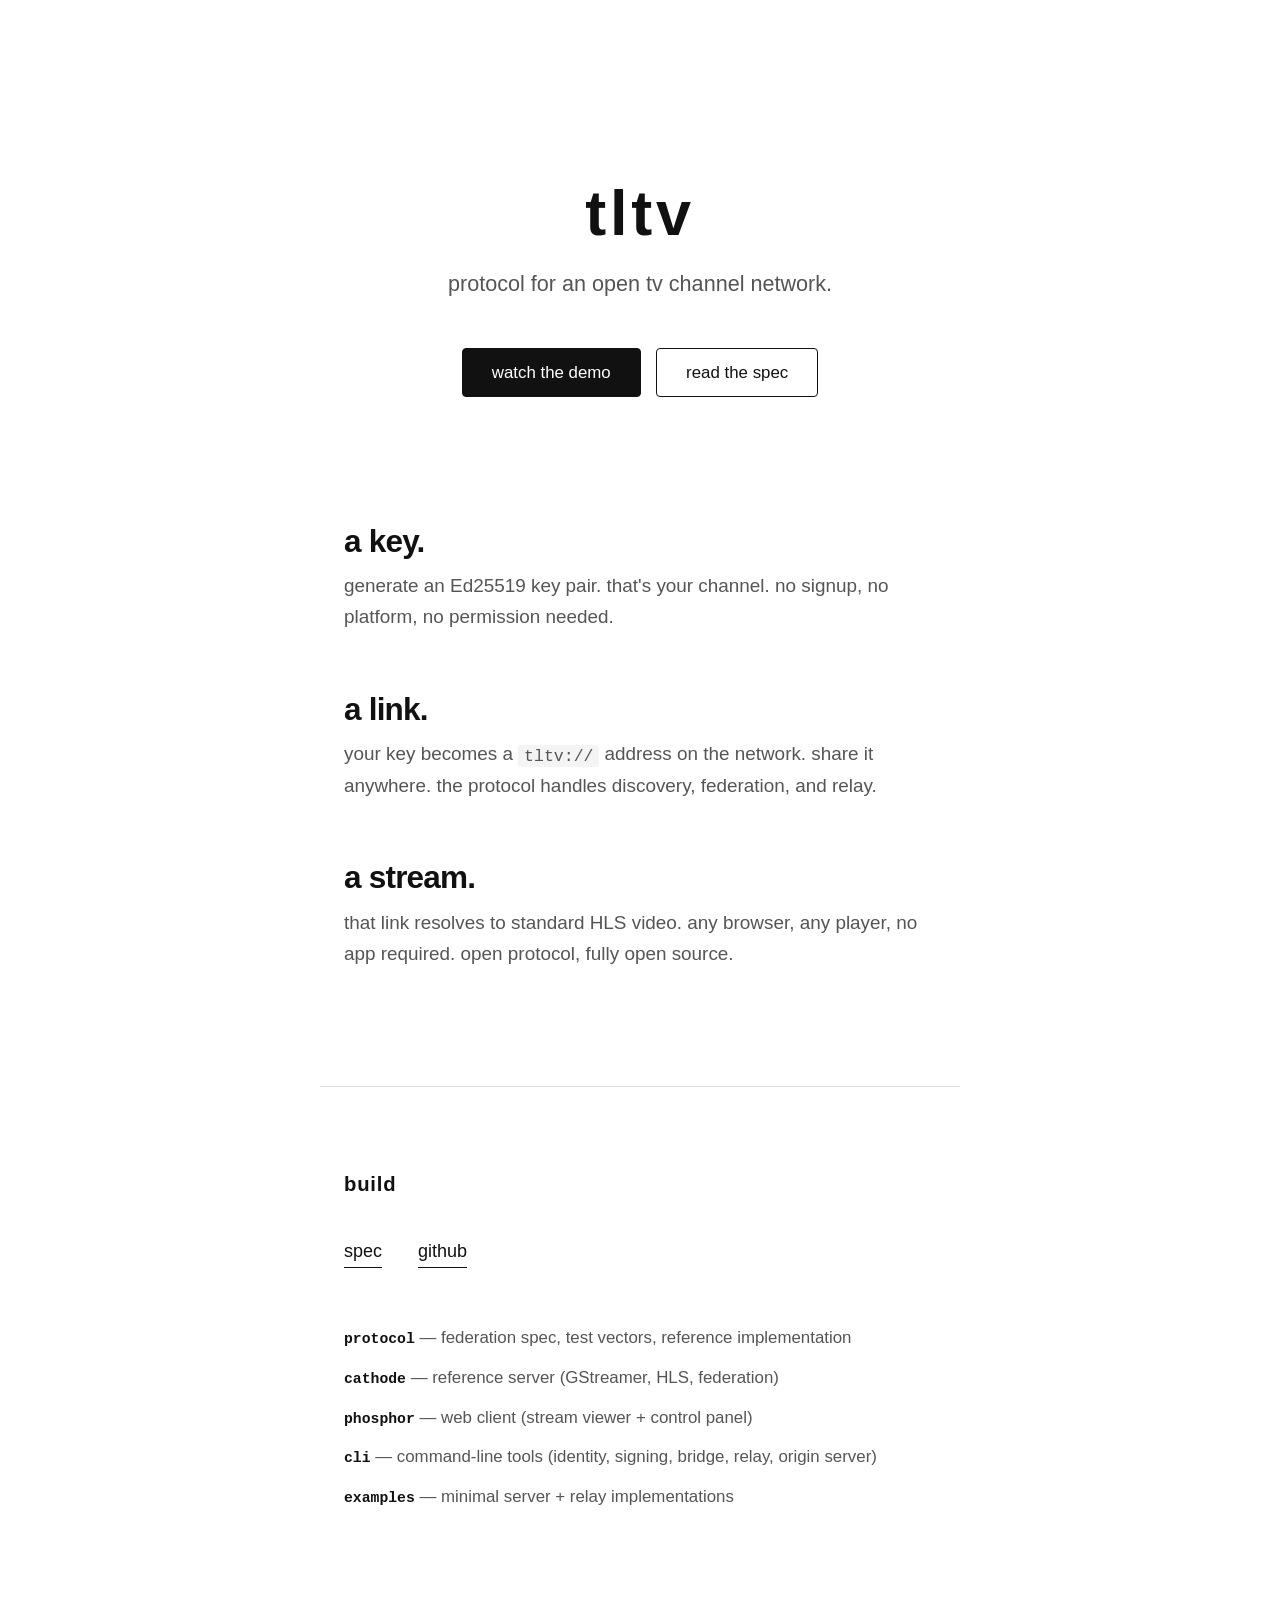
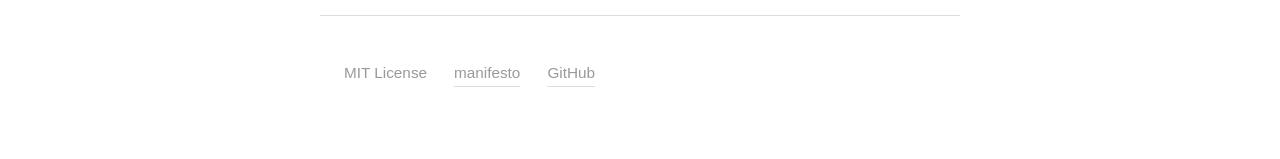
==== index.html @ 90510860 "tltv landing page" ====
<!DOCTYPE html>
<html lang="en">
<head>
  <meta charset="utf-8">
  <meta name="viewport" content="width=device-width, initial-scale=1">
  <title>tltv protocol</title>
  <meta name="description" content="a federation protocol for open television channels.">
  <meta property="og:title" content="tltv">
  <meta property="og:description" content="protocol for an open tv channel network.">
  <meta property="og:type" content="website">
  <meta property="og:url" content="https://timelooptv.org">
  <meta name="theme-color" content="#111">
  <link rel="icon" href="/favicon.svg" type="image/svg+xml">
  <link rel="canonical" href="https://timelooptv.org">
  <meta name="twitter:card" content="summary">
  <meta name="twitter:title" content="tltv">
  <meta name="twitter:description" content="protocol for an open tv channel network.">
  <script type="application/ld+json">
  {
    "@context": "https://schema.org",
    "@type": "SoftwareApplication",
    "name": "tltv",
    "alternateName": "Time Loop TV",
    "description": "a federation protocol for open television channels.",
    "url": "https://timelooptv.org",
    "applicationCategory": "MultimediaApplication",
    "license": "https://opensource.org/licenses/MIT",
    "codeRepository": "https://github.com/tltv-org",
    "author": {
      "@type": "Organization",
      "name": "tltv",
      "url": "https://github.com/tltv-org"
    }
  }
  </script>
  <link rel="stylesheet" href="style.css">
</head>
<body>

  <header class="hero">
    <h1>tltv</h1>
    <p class="tagline">protocol for an open tv channel network.</p>
    <div class="hero-actions">
      <a class="btn btn-primary" href="https://demo.timelooptv.org">watch the demo</a>
      <a class="btn btn-secondary" href="https://spec.timelooptv.org">read the spec</a>
    </div>
  </header>

  <main>
    <section class="story">
      <div class="step">
        <h2>a key.</h2>
        <p>generate an Ed25519 key pair. that's your channel.
           no signup, no platform, no permission needed.</p>
      </div>
      <div class="step">
        <h2>a link.</h2>
        <p>your key becomes a <code>tltv://</code> address on the network.
           share it anywhere. the protocol handles discovery,
           federation, and relay.</p>
      </div>
      <div class="step">
        <h2>a stream.</h2>
        <p>that link resolves to standard HLS video. any browser,
           any player, no app required. open protocol,
           fully open source.</p>
      </div>
    </section>

    <section class="build">
      <h2>build</h2>
      <div class="build-links">
        <a href="https://spec.timelooptv.org">spec</a>
        <a href="https://github.com/tltv-org">github</a>
      </div>
      <ul class="repos">
        <li><a href="https://github.com/tltv-org/protocol">protocol</a> &mdash; federation spec, test vectors, reference implementation</li>
        <li><a href="https://github.com/tltv-org/cathode">cathode</a> &mdash; reference server (GStreamer, HLS, federation)</li>
        <li><a href="https://github.com/tltv-org/phosphor">phosphor</a> &mdash; web client (stream viewer + control panel)</li>
        <li><a href="https://github.com/tltv-org/cli">cli</a> &mdash; command-line tools (identity, signing, bridge, relay, origin server)</li>
        <li><a href="https://github.com/tltv-org/examples">examples</a> &mdash; minimal server + relay implementations</li>
      </ul>
    </section>
  </main>

  <footer>
    <span>MIT License</span>
    <a href="manifesto.html">manifesto</a>
    <a href="https://github.com/tltv-org">GitHub</a>
  </footer>

</body>
</html>
---- style.css ----
*,
*::before,
*::after {
  margin: 0;
  padding: 0;
  box-sizing: border-box;
}

:root {
  --text: #111;
  --text-muted: #555;
  --text-faint: #999;
  --bg: #fff;
  --rule: #ddd;
  --code-bg: #f4f4f4;
  --content: 640px;
  --gutter: 24px;
  --mono: "SFMono-Regular", Consolas, "Liberation Mono", Menlo, monospace;
}

html {
  font-size: 112.5%;
  -webkit-text-size-adjust: 100%;
}

body {
  font-family: -apple-system, BlinkMacSystemFont, "Segoe UI", Roboto,
    "Helvetica Neue", Arial, sans-serif;
  line-height: 1.6;
  color: var(--text);
  background: var(--bg);
  -webkit-font-smoothing: antialiased;
  -moz-osx-font-smoothing: grayscale;
}

a {
  color: inherit;
}

code {
  font-family: var(--mono);
  font-size: 0.875em;
  background: var(--code-bg);
  padding: 0.1em 0.35em;
  border-radius: 3px;
}


.hero {
  padding: 10rem var(--gutter) 7rem;
  text-align: center;
}

.hero h1 {
  font-size: 3.5rem;
  font-weight: 700;
  letter-spacing: 0.06em;
  line-height: 1.05;
}

.tagline {
  margin-top: 1.25rem;
  font-size: 1.2rem;
  font-weight: 400;
  color: var(--text-muted);
  line-height: 1.4;
}

.hero-actions {
  margin-top: 2.75rem;
  display: flex;
  justify-content: center;
  gap: 0.875rem;
  flex-wrap: wrap;
}


.btn {
  display: inline-block;
  padding: 0.7rem 1.6rem;
  font: inherit;
  font-size: 0.9375rem;
  font-weight: 500;
  line-height: 1.25;
  text-decoration: none;
  border: 1.5px solid var(--text);
  border-radius: 4px;
}

.btn-primary {
  background: var(--text);
  color: var(--bg);
}

.btn-secondary {
  background: transparent;
  color: var(--text);
}


.story {
  max-width: var(--content);
  margin: 0 auto;
  padding: 0 var(--gutter) 6.5rem;
}

.step + .step {
  margin-top: 3.25rem;
}

.step h2 {
  font-size: 1.75rem;
  font-weight: 700;
  letter-spacing: -0.025em;
  line-height: 1.15;
}

.step p {
  margin-top: 0.625rem;
  font-size: 1.05rem;
  color: var(--text-muted);
  line-height: 1.65;
  max-width: 34em;
}


.build {
  max-width: var(--content);
  margin: 0 auto;
  padding: 4.5rem var(--gutter) 5.5rem;
  border-top: 1px solid var(--rule);
}

.build h2 {
  font-size: 1.125rem;
  font-weight: 700;
  letter-spacing: 0.04em;
  margin-bottom: 2rem;
}

.build-links {
  display: flex;
  gap: 2rem;
  margin-bottom: 2.75rem;
}

.build-links a {
  font-weight: 500;
  text-decoration: none;
  padding-bottom: 2px;
  border-bottom: 1.5px solid var(--text);
}

.repos {
  list-style: none;
}

.repos li {
  padding: 0.4rem 0;
  font-size: 0.9375rem;
  color: var(--text-muted);
  line-height: 1.5;
}

.repos li a {
  font-weight: 600;
  text-decoration: none;
  color: var(--text);
  font-family: var(--mono);
  font-size: 0.875em;
}


footer {
  max-width: var(--content);
  margin: 0 auto;
  padding: 2.5rem var(--gutter) 4rem;
  border-top: 1px solid var(--rule);
  font-size: 0.85rem;
  color: var(--text-faint);
  display: flex;
  gap: 1.5rem;
  flex-wrap: wrap;
}

footer a {
  color: var(--text-faint);
  text-decoration: none;
  border-bottom: 1px solid var(--rule);
}


.hero-compact {
  padding: 6rem var(--gutter) 4rem;
}

.hero-compact .tagline {
  font-size: 1.05rem;
}

.closing {
  list-style: none;
  margin-top: 2rem;
  padding-top: 0;
}

.home-link {
  text-decoration: none;
  color: inherit;
}

.prose {
  max-width: var(--content);
  margin: 0 auto;
  padding: 0 var(--gutter) 4.5rem;
}

.prose p {
  font-size: 1.05rem;
  color: var(--text-muted);
  line-height: 1.7;
  max-width: 34em;
}

.prose p + p {
  margin-top: 1.25rem;
}

.freedoms,
.mission {
  max-width: var(--content);
  margin: 0 auto;
  padding: 4rem var(--gutter) 4.5rem;
  border-top: 1px solid var(--rule);
}

.freedoms h2,
.mission h2 {
  font-size: 1.125rem;
  font-weight: 700;
  letter-spacing: 0.04em;
  margin-bottom: 2rem;
}

.mission-intro {
  font-size: 0.9375rem;
  color: var(--text-muted);
  line-height: 1.65;
  margin-bottom: 2rem;
  max-width: 34em;
}

.tenets {
  list-style: none;
}

.tenets li {
  padding: 0.5rem 0;
  font-size: 0.9375rem;
  color: var(--text-muted);
  line-height: 1.65;
  max-width: 34em;
}

.tenets li + li {
  margin-top: 1rem;
}

.tenets li strong {
  color: var(--text);
}


@media (prefers-color-scheme: dark) {
  :root {
    --text: #fff;
    --text-muted: #999;
    --text-faint: #666;
    --bg: #000;
    --rule: #333;
    --code-bg: #111;
  }
}

@media (max-width: 680px) {
  html {
    font-size: 100%;
  }

  .hero {
    padding: 6rem var(--gutter) 4.5rem;
  }

  .hero h1 {
    font-size: 2.5rem;
  }

  .tagline {
    font-size: 1.075rem;
  }

  .story {
    padding-bottom: 4.5rem;
  }

  .step + .step {
    margin-top: 2.5rem;
  }

  .step h2 {
    font-size: 1.5rem;
  }

  .build {
    padding: 3.25rem var(--gutter) 3.5rem;
  }

  footer {
    padding: 2rem var(--gutter) 2.5rem;
  }

  .hero-compact {
    padding: 4rem var(--gutter) 3rem;
  }

  .prose {
    padding-bottom: 3.25rem;
  }

  .freedoms,
  .mission {
    padding: 3rem var(--gutter) 3.25rem;
  }
}

@media (max-width: 400px) {
  .hero h1 {
    font-size: 2rem;
  }

  .hero-actions {
    flex-direction: column;
    align-items: stretch;
  }

  .btn {
    text-align: center;
  }
}
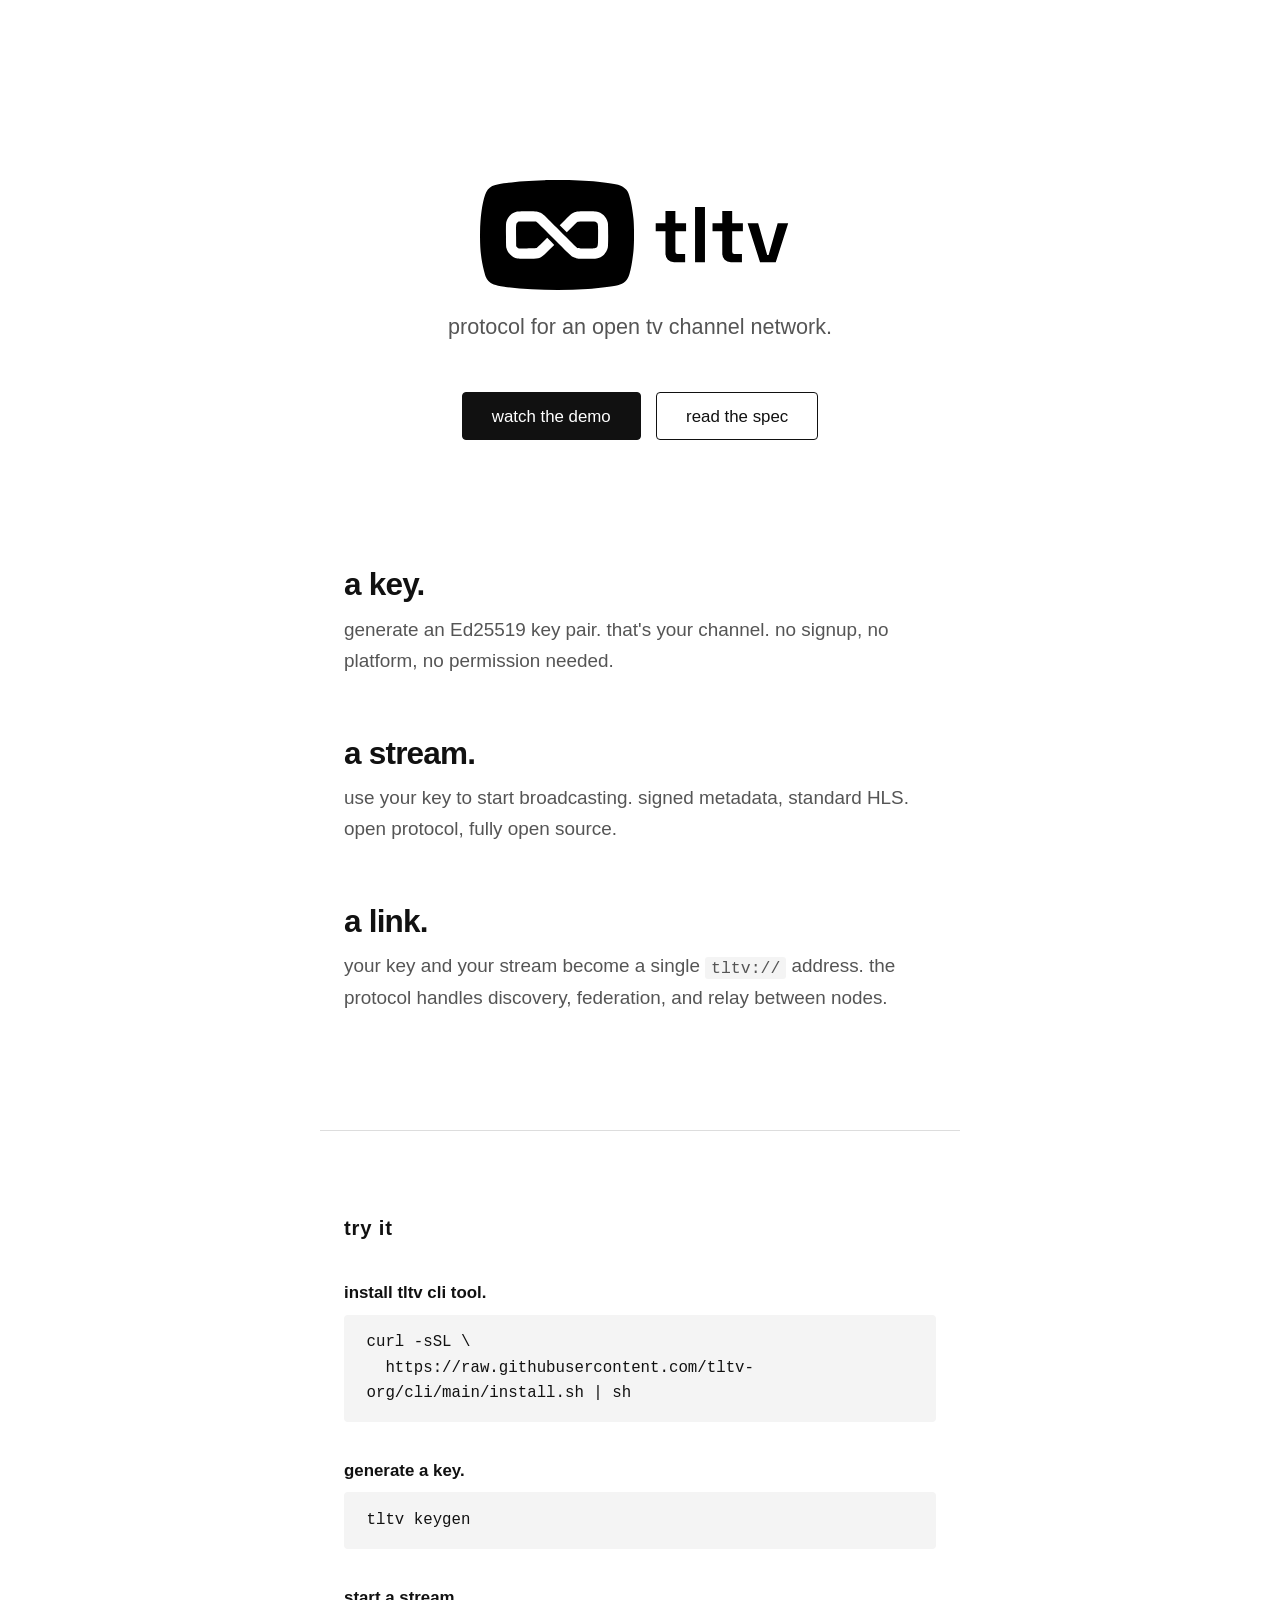
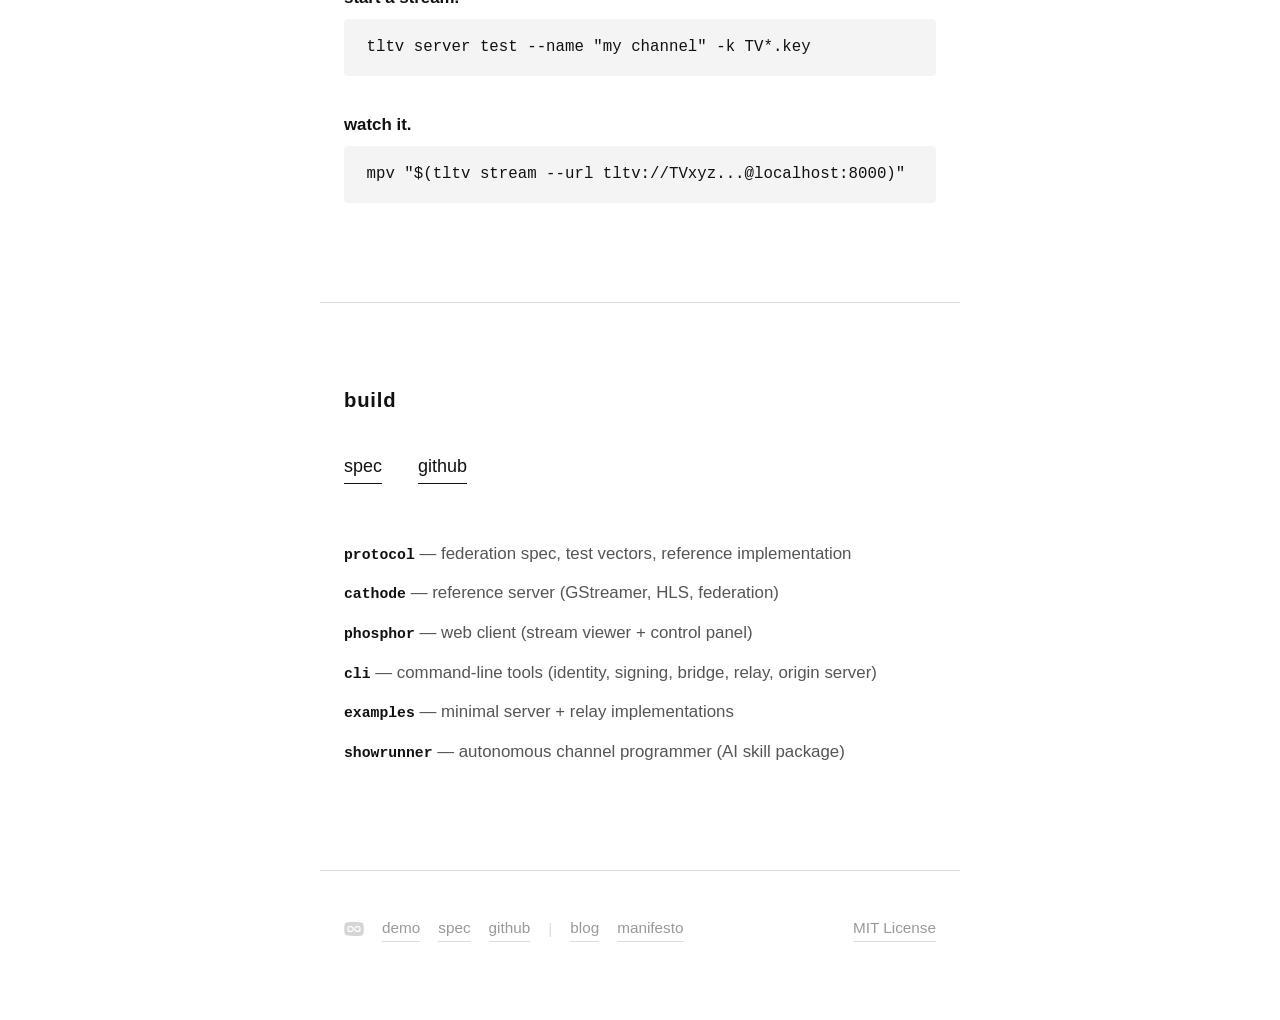
==== commit 6b65d472: "tltv landing page" ====
--- a/index.html
+++ b/index.html
@@ -3,7 +3,7 @@
 <head>
   <meta charset="utf-8">
   <meta name="viewport" content="width=device-width, initial-scale=1">
-  <title>tltv protocol</title>
+  <title>tltv</title>
   <meta name="description" content="a federation protocol for open television channels.">
   <meta property="og:title" content="tltv">
   <meta property="og:description" content="protocol for an open tv channel network.">
@@ -12,9 +12,11 @@
   <meta name="theme-color" content="#111">
   <link rel="icon" href="/favicon.svg" type="image/svg+xml">
   <link rel="canonical" href="https://timelooptv.org">
-  <meta name="twitter:card" content="summary">
+  <meta name="twitter:card" content="summary_large_image">
   <meta name="twitter:title" content="tltv">
   <meta name="twitter:description" content="protocol for an open tv channel network.">
+  <meta property="og:image" content="https://timelooptv.org/og-image.png">
+  <meta name="twitter:image" content="https://timelooptv.org/og-image.png">
   <script type="application/ld+json">
   {
     "@context": "https://schema.org",
@@ -38,7 +40,7 @@
 <body>
 
   <header class="hero">
-    <h1>tltv</h1>
+    <h1><img src="tltv-lockup.svg" alt="tltv" class="hero-logo"></h1>
     <p class="tagline">protocol for an open tv channel network.</p>
     <div class="hero-actions">
       <a class="btn btn-primary" href="https://demo.timelooptv.org">watch the demo</a>
@@ -54,16 +56,36 @@
            no signup, no platform, no permission needed.</p>
       </div>
       <div class="step">
-        <h2>a link.</h2>
-        <p>your key becomes a <code>tltv://</code> address on the network.
-           share it anywhere. the protocol handles discovery,
-           federation, and relay.</p>
+        <h2>a stream.</h2>
+        <p>use your key to start broadcasting. signed metadata,
+           standard HLS. open protocol, fully open source.</p>
       </div>
       <div class="step">
-        <h2>a stream.</h2>
-        <p>that link resolves to standard HLS video. any browser,
-           any player, no app required. open protocol,
-           fully open source.</p>
+        <h2>a link.</h2>
+        <p>your key and your stream become a single <code>tltv://</code> address.
+           the protocol handles discovery, federation, and relay
+           between nodes.</p>
+      </div>
+    </section>
+
+    <section class="tryit">
+      <h2>try it</h2>
+      <div class="tryit-step">
+        <h3>install tltv cli tool.</h3>
+        <pre><code>curl -sSL \
+  https://raw.githubusercontent.com/tltv-org/cli/main/install.sh | sh</code></pre>
+      </div>
+      <div class="tryit-step">
+        <h3>generate a key.</h3>
+        <pre><code>tltv keygen</code></pre>
+      </div>
+      <div class="tryit-step">
+        <h3>start a stream.</h3>
+        <pre><code>tltv server test --name "my channel" -k TV*.key</code></pre>
+      </div>
+      <div class="tryit-step">
+        <h3>watch it.</h3>
+        <pre><code>mpv "$(tltv stream --url tltv://TVxyz...@localhost:8000)"</code></pre>
       </div>
     </section>
 
@@ -79,14 +101,30 @@
         <li><a href="https://github.com/tltv-org/phosphor">phosphor</a> &mdash; web client (stream viewer + control panel)</li>
         <li><a href="https://github.com/tltv-org/cli">cli</a> &mdash; command-line tools (identity, signing, bridge, relay, origin server)</li>
         <li><a href="https://github.com/tltv-org/examples">examples</a> &mdash; minimal server + relay implementations</li>
+        <li><a href="https://github.com/tltv-org/showrunner">showrunner</a> &mdash; autonomous channel programmer (AI skill package)</li>
       </ul>
     </section>
   </main>
 
   <footer>
-    <span>MIT License</span>
-    <a href="manifesto.html">manifesto</a>
-    <a href="https://github.com/tltv-org">GitHub</a>
+    <div class="footer-left">
+      <a href="/" class="footer-mark" aria-label="home">
+        <svg xmlns="http://www.w3.org/2000/svg" viewBox="0 0 491.322 349.774" width="20" height="14">
+          <g transform="translate(-0.177,349.812) scale(0.1,-0.1)" fill="currentColor" stroke="none">
+            <path d="M2050 3493 c-881 -31 -1492 -102 -1671 -194 -95 -48 -171 -145 -214 -272 -98 -292 -154 -705 -162 -1192 -8 -497 27 -842 127 -1233 48 -187 74 -246 140 -316 96 -102 195 -137 505 -181 756 -105 1734 -133 2665 -75 330 21 800 78 959 117 195 47 311 159 370 358 52 179 98 442 128 735 24 242 24 784 0 1030 -40 397 -116 746 -191 874 -34 58 -117 133 -179 161 -243 111 -1187 198 -2092 193 -170 -1 -344 -3 -385 -5z m-246 -993 c33 -5 92 -25 132 -44 68 -32 101 -64 609 -571 296 -295 547 -543 559 -550 17 -11 80 -15 299 -15 392 -2 361 -37 365 410 3 365 0 389 -57 427 -33 23 -39 23 -303 23 -177 0 -277 -4 -291 -11 -12 -6 -95 -84 -185 -172 l-162 -162 -113 113 -112 112 170 170 c178 178 221 211 320 250 57 22 75 24 326 28 170 2 293 0 340 -7 193 -30 343 -175 378 -365 14 -76 15 -704 1 -777 -15 -79 -67 -177 -124 -235 -58 -57 -156 -109 -235 -124 -70 -13 -552 -13 -622 0 -30 5 -85 26 -124 45 -64 31 -111 75 -580 545 -280 282 -532 529 -558 551 l-49 39 -278 0 -278 0 -30 -25 c-52 -43 -53 -53 -50 -424 l3 -343 37 -34 c22 -20 49 -35 65 -35 100 -6 532 5 548 13 11 6 92 82 180 169 l160 159 113 -113 112 -113 -183 -182 c-262 -260 -269 -262 -677 -262 -141 0 -281 5 -311 10 -170 32 -310 164 -355 335 -10 37 -14 143 -14 423 0 351 1 376 21 434 52 156 176 269 332 303 75 16 530 20 621 5z"/>
+          </g>
+        </svg>
+      </a>
+      <a href="https://demo.timelooptv.org">demo</a>
+      <a href="https://spec.timelooptv.org">spec</a>
+      <a href="https://github.com/tltv-org">github</a>
+      <span class="footer-sep">|</span>
+      <a href="/blog">blog</a>
+      <a href="/manifesto">manifesto</a>
+    </div>
+    <div class="footer-right">
+      <a href="/license">MIT License</a>
+    </div>
   </footer>
 
 </body>
--- a/style.css
+++ b/style.css
@@ -7,15 +7,19 @@
 }
 
 :root {
-  --text: #111;
-  --text-muted: #555;
-  --text-faint: #999;
+  --fg: #111;
+  --fg-muted: #555;
+  --fg-faint: #999;
   --bg: #fff;
   --rule: #ddd;
   --code-bg: #f4f4f4;
+  --accent: #4fc3f7;
+  --accent-warm: #ff800d;
   --content: 640px;
   --gutter: 24px;
-  --mono: "SFMono-Regular", Consolas, "Liberation Mono", Menlo, monospace;
+  --font-sans: -apple-system, BlinkMacSystemFont, "Segoe UI", Roboto,
+               "Helvetica Neue", Arial, sans-serif;
+  --font-mono: "SFMono-Regular", Consolas, "Liberation Mono", Menlo, monospace;
 }
 
 html {
@@ -24,10 +28,9 @@
 }
 
 body {
-  font-family: -apple-system, BlinkMacSystemFont, "Segoe UI", Roboto,
-    "Helvetica Neue", Arial, sans-serif;
+  font-family: var(--font-sans);
   line-height: 1.6;
-  color: var(--text);
+  color: var(--fg);
   background: var(--bg);
   -webkit-font-smoothing: antialiased;
   -moz-osx-font-smoothing: grayscale;
@@ -38,7 +41,7 @@
 }
 
 code {
-  font-family: var(--mono);
+  font-family: var(--font-mono);
   font-size: 0.875em;
   background: var(--code-bg);
   padding: 0.1em 0.35em;
@@ -58,11 +61,18 @@
   line-height: 1.05;
 }
 
+.hero-logo {
+  display: block;
+  margin: 0 auto;
+  width: 320px;
+  height: auto;
+}
+
 .tagline {
   margin-top: 1.25rem;
   font-size: 1.2rem;
   font-weight: 400;
-  color: var(--text-muted);
+  color: var(--fg-muted);
   line-height: 1.4;
 }
 
@@ -83,18 +93,18 @@
   font-weight: 500;
   line-height: 1.25;
   text-decoration: none;
-  border: 1.5px solid var(--text);
+  border: 1.5px solid var(--fg);
   border-radius: 4px;
 }
 
 .btn-primary {
-  background: var(--text);
+  background: var(--fg);
   color: var(--bg);
 }
 
 .btn-secondary {
   background: transparent;
-  color: var(--text);
+  color: var(--fg);
 }
 
 
@@ -109,6 +119,7 @@
 }
 
 .step h2 {
+  font-family: var(--font-sans);
   font-size: 1.75rem;
   font-weight: 700;
   letter-spacing: -0.025em;
@@ -118,26 +129,68 @@
 .step p {
   margin-top: 0.625rem;
   font-size: 1.05rem;
-  color: var(--text-muted);
+  color: var(--fg-muted);
   line-height: 1.65;
   max-width: 34em;
 }
 
 
-.build {
+.tryit {
   max-width: var(--content);
   margin: 0 auto;
   padding: 4.5rem var(--gutter) 5.5rem;
   border-top: 1px solid var(--rule);
 }
 
-.build h2 {
+.tryit h2 {
+  font-family: var(--font-sans);
   font-size: 1.125rem;
   font-weight: 700;
   letter-spacing: 0.04em;
   margin-bottom: 2rem;
 }
 
+.tryit-step + .tryit-step {
+  margin-top: 2rem;
+}
+
+.tryit-step h3 {
+  font-size: 0.9375rem;
+  font-weight: 600;
+  line-height: 1.5;
+}
+
+.tryit-step pre {
+  margin-top: 0.5rem;
+  background: var(--code-bg);
+  padding: 0.875rem 1.25rem;
+  border-radius: 4px;
+  white-space: pre-wrap;
+  overflow-wrap: break-word;
+  line-height: 1.6;
+}
+
+.tryit-step pre code {
+  background: none;
+  padding: 0;
+  font-size: 0.875rem;
+}
+
+.build {
+  max-width: var(--content);
+  margin: 0 auto;
+  padding: 4.5rem var(--gutter) 5.5rem;
+  border-top: 1px solid var(--rule);
+}
+
+.build h2 {
+  font-family: var(--font-sans);
+  font-size: 1.125rem;
+  font-weight: 700;
+  letter-spacing: 0.04em;
+  margin-bottom: 2rem;
+}
+
 .build-links {
   display: flex;
   gap: 2rem;
@@ -148,7 +201,7 @@
   font-weight: 500;
   text-decoration: none;
   padding-bottom: 2px;
-  border-bottom: 1.5px solid var(--text);
+  border-bottom: 1.5px solid var(--fg);
 }
 
 .repos {
@@ -158,15 +211,15 @@
 .repos li {
   padding: 0.4rem 0;
   font-size: 0.9375rem;
-  color: var(--text-muted);
+  color: var(--fg-muted);
   line-height: 1.5;
 }
 
 .repos li a {
   font-weight: 600;
   text-decoration: none;
-  color: var(--text);
-  font-family: var(--mono);
+  color: var(--fg);
+  font-family: var(--font-mono);
   font-size: 0.875em;
 }
 
@@ -177,16 +230,48 @@
   padding: 2.5rem var(--gutter) 4rem;
   border-top: 1px solid var(--rule);
   font-size: 0.85rem;
-  color: var(--text-faint);
+  color: var(--fg-faint);
   display: flex;
-  gap: 1.5rem;
+  justify-content: space-between;
   flex-wrap: wrap;
 }
 
+.footer-left,
+.footer-right {
+  display: flex;
+  align-items: center;
+  gap: 1rem;
+}
+
+.footer-left {
+  flex-wrap: wrap;
+  row-gap: 0.5rem;
+}
+
+.footer-mark {
+  opacity: 0.4;
+  border-bottom: none;
+  display: flex;
+  align-items: center;
+}
+
+.footer-mark:hover {
+  opacity: 0.8;
+}
+
+.footer-sep {
+  color: var(--rule);
+  user-select: none;
+}
+
 footer a {
-  color: var(--text-faint);
+  color: var(--fg-faint);
   text-decoration: none;
   border-bottom: 1px solid var(--rule);
+}
+
+footer a:hover {
+  color: var(--fg);
 }
 
 
@@ -217,7 +302,7 @@
 
 .prose p {
   font-size: 1.05rem;
-  color: var(--text-muted);
+  color: var(--fg-muted);
   line-height: 1.7;
   max-width: 34em;
 }
@@ -226,8 +311,29 @@
   margin-top: 1.25rem;
 }
 
+.prose ul,
+.prose ol {
+  margin-top: 1.25rem;
+  margin-bottom: 1.25rem;
+  padding-left: 1.5rem;
+  color: var(--fg-muted);
+  font-size: 1.05rem;
+  line-height: 1.7;
+  max-width: 34em;
+}
+
+.prose li {
+  padding: 0.3rem 0;
+}
+
+.prose li strong a {
+  color: var(--fg);
+  text-decoration: none;
+}
+
 .freedoms,
-.mission {
+.mission,
+.community-list {
   max-width: var(--content);
   margin: 0 auto;
   padding: 4rem var(--gutter) 4.5rem;
@@ -235,7 +341,9 @@
 }
 
 .freedoms h2,
-.mission h2 {
+.mission h2,
+.community-list h2 {
+  font-family: var(--font-sans);
   font-size: 1.125rem;
   font-weight: 700;
   letter-spacing: 0.04em;
@@ -244,7 +352,7 @@
 
 .mission-intro {
   font-size: 0.9375rem;
-  color: var(--text-muted);
+  color: var(--fg-muted);
   line-height: 1.65;
   margin-bottom: 2rem;
   max-width: 34em;
@@ -257,7 +365,7 @@
 .tenets li {
   padding: 0.5rem 0;
   font-size: 0.9375rem;
-  color: var(--text-muted);
+  color: var(--fg-muted);
   line-height: 1.65;
   max-width: 34em;
 }
@@ -267,18 +375,75 @@
 }
 
 .tenets li strong {
-  color: var(--text);
-}
-
+  color: var(--fg);
+}
+
+
+.blog-posts {
+  max-width: var(--content);
+  margin: 0 auto;
+  padding: 4rem var(--gutter) 4.5rem;
+  border-top: 1px solid var(--rule);
+}
+
+.blog-posts h2 {
+  font-family: var(--font-sans);
+  font-size: 1.125rem;
+  font-weight: 700;
+  letter-spacing: 0.04em;
+  margin-bottom: 2rem;
+}
+
+.post-empty {
+  font-size: 0.9375rem;
+  color: var(--fg-muted);
+}
+
+.post-list {
+  list-style: none;
+}
+
+.post-list li {
+  padding: 0.4rem 0;
+  font-size: 0.9375rem;
+  color: var(--fg-muted);
+  line-height: 1.5;
+}
+
+.post-list li a {
+  font-weight: 600;
+  text-decoration: none;
+  color: var(--fg);
+}
+
+.post-meta {
+  font-size: 0.8rem;
+  color: var(--fg-faint);
+  margin-left: 0.5rem;
+}
+
+.post-desc {
+  display: block;
+  font-size: 0.875rem;
+  color: var(--fg-muted);
+}
+
+.post-date {
+  font-size: 0.85rem;
+  color: var(--fg-faint);
+  margin-bottom: 1.5rem;
+}
 
 @media (prefers-color-scheme: dark) {
   :root {
-    --text: #fff;
-    --text-muted: #999;
-    --text-faint: #666;
+    --fg: #fff;
+    --fg-muted: #999;
+    --fg-faint: #666;
     --bg: #000;
     --rule: #333;
     --code-bg: #111;
+    --accent: #4fc3f7;
+    --accent-warm: #ff800d;
   }
 }
 
@@ -295,6 +460,10 @@
     font-size: 2.5rem;
   }
 
+  .hero-logo {
+    width: 240px;
+  }
+
   .tagline {
     font-size: 1.075rem;
   }
@@ -309,6 +478,10 @@
 
   .step h2 {
     font-size: 1.5rem;
+  }
+
+  .tryit {
+    padding: 3.25rem var(--gutter) 3.5rem;
   }
 
   .build {
@@ -338,6 +511,10 @@
     font-size: 2rem;
   }
 
+  .hero-logo {
+    width: 200px;
+  }
+
   .hero-actions {
     flex-direction: column;
     align-items: stretch;
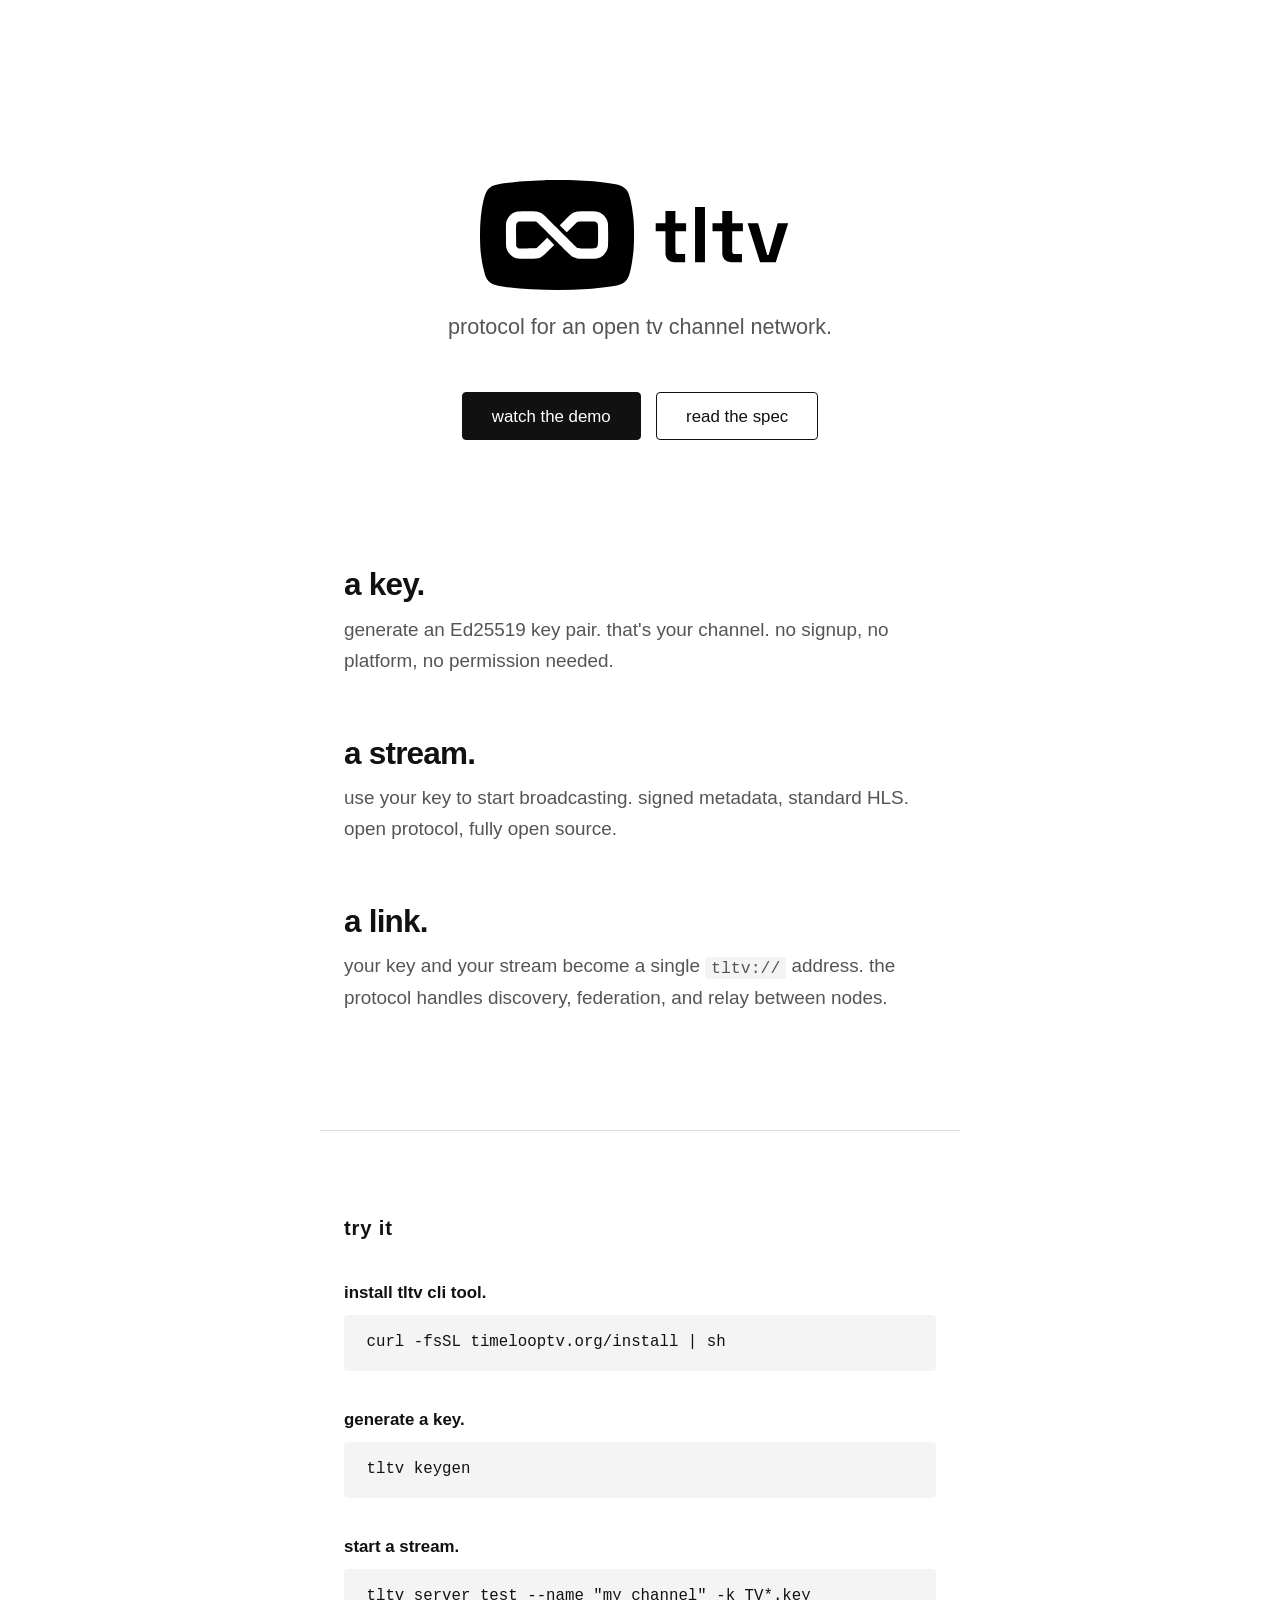
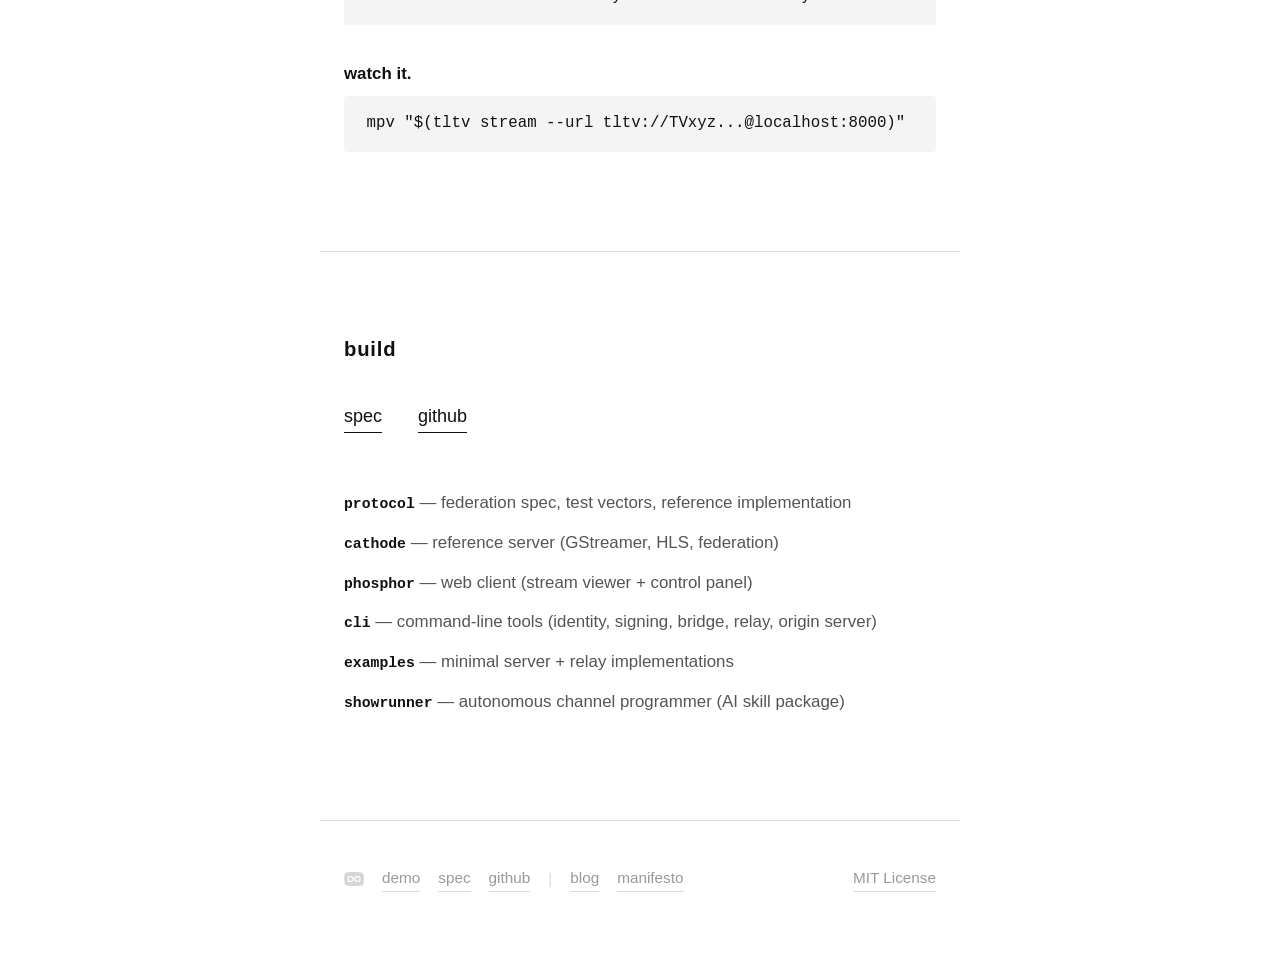
==== commit 7b9f71bc: "add /install redirect to CLI install script" ====
--- a/index.html
+++ b/index.html
@@ -3,18 +3,19 @@
 <head>
   <meta charset="utf-8">
   <meta name="viewport" content="width=device-width, initial-scale=1">
-  <title>tltv</title>
+  <title>tltv — open television protocol</title>
   <meta name="description" content="a federation protocol for open television channels.">
-  <meta property="og:title" content="tltv">
-  <meta property="og:description" content="protocol for an open tv channel network.">
+  <meta property="og:title" content="tltv — open television protocol">
+  <meta property="og:description" content="a federation protocol for open television channels.">
   <meta property="og:type" content="website">
-  <meta property="og:url" content="https://timelooptv.org">
+  <meta property="og:url" content="https://timelooptv.org/">
   <meta name="theme-color" content="#111">
-  <link rel="icon" href="/favicon.svg" type="image/svg+xml">
-  <link rel="canonical" href="https://timelooptv.org">
+  <link rel="icon" href="/favicon.ico" sizes="48x48">
+  <link rel="icon" href="/favicon.svg" type="image/svg+xml" sizes="any">
+  <link rel="canonical" href="https://timelooptv.org/">
   <meta name="twitter:card" content="summary_large_image">
-  <meta name="twitter:title" content="tltv">
-  <meta name="twitter:description" content="protocol for an open tv channel network.">
+  <meta name="twitter:title" content="tltv — open television protocol">
+  <meta name="twitter:description" content="a federation protocol for open television channels.">
   <meta property="og:image" content="https://timelooptv.org/og-image.png">
   <meta name="twitter:image" content="https://timelooptv.org/og-image.png">
   <script type="application/ld+json">
@@ -72,8 +73,7 @@
       <h2>try it</h2>
       <div class="tryit-step">
         <h3>install tltv cli tool.</h3>
-        <pre><code>curl -sSL \
-  https://raw.githubusercontent.com/tltv-org/cli/main/install.sh | sh</code></pre>
+        <pre><code>curl -fsSL timelooptv.org/install | sh</code></pre>
       </div>
       <div class="tryit-step">
         <h3>generate a key.</h3>
